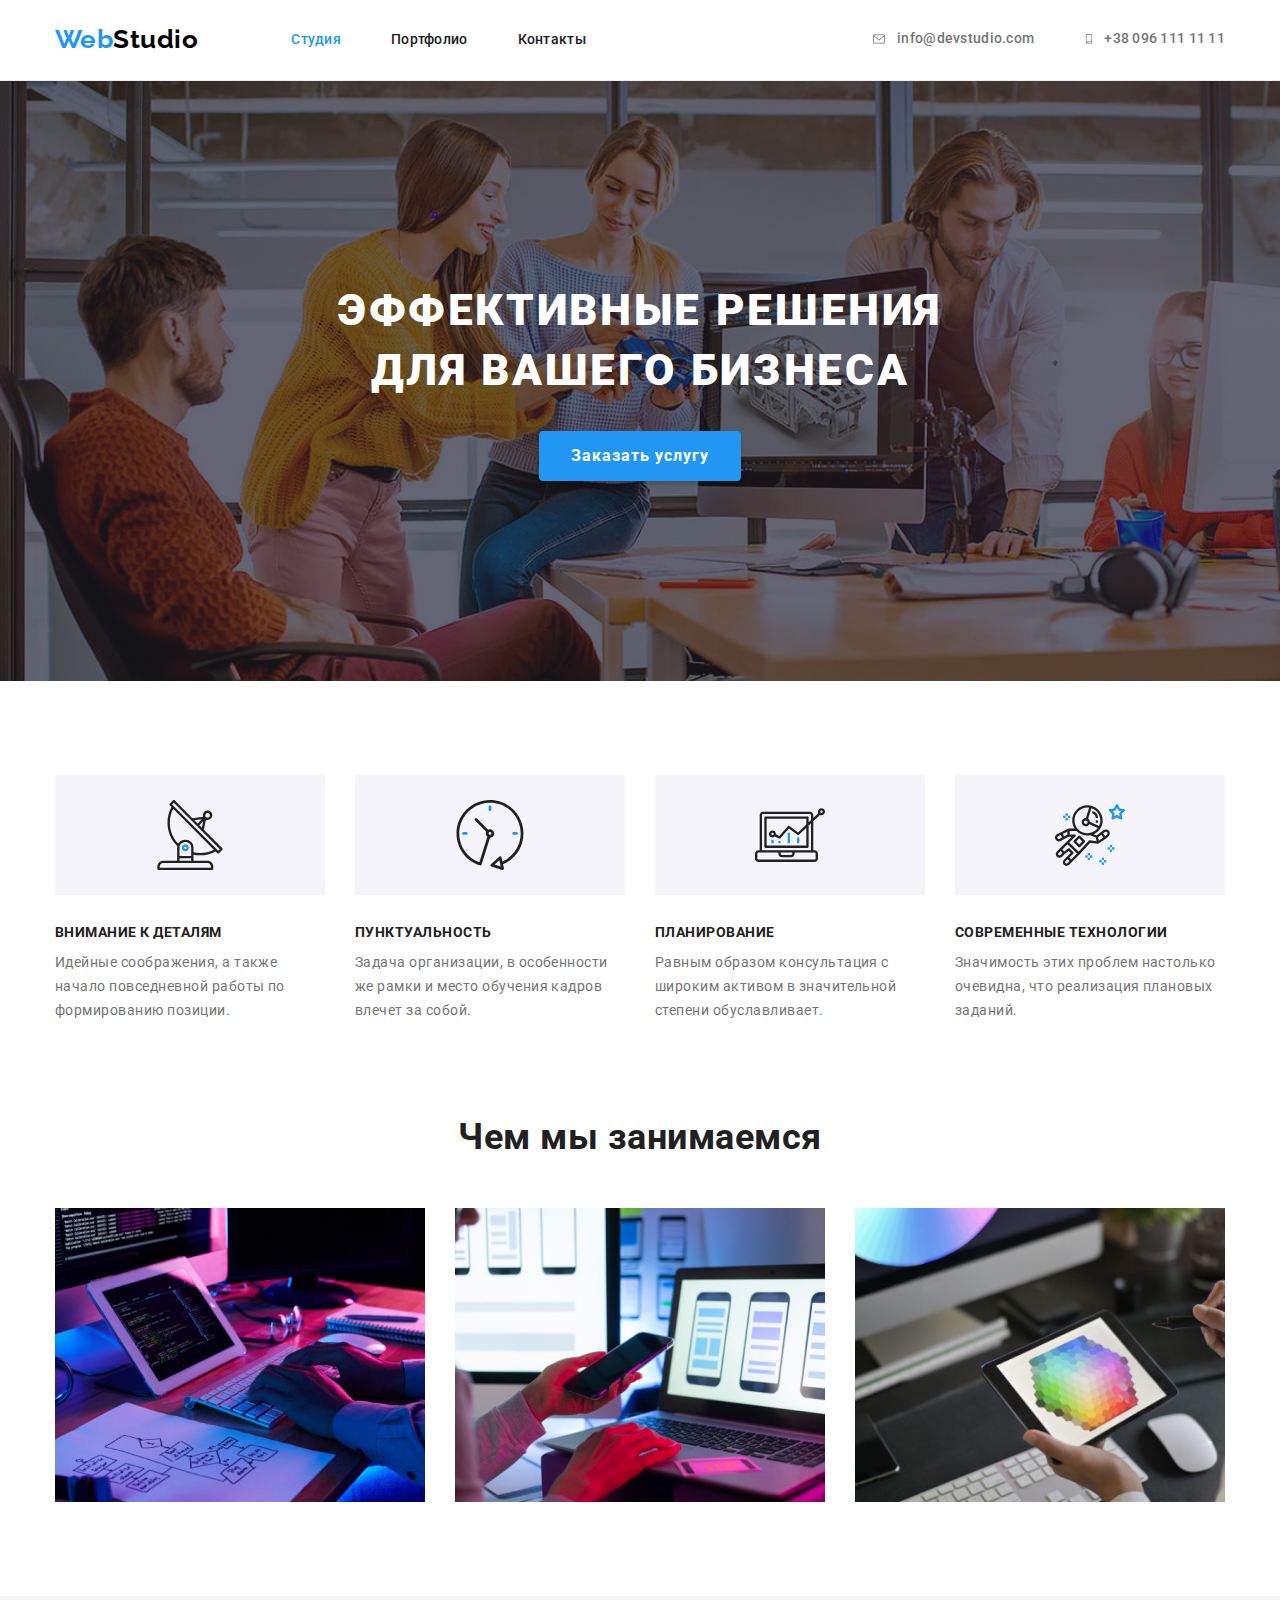
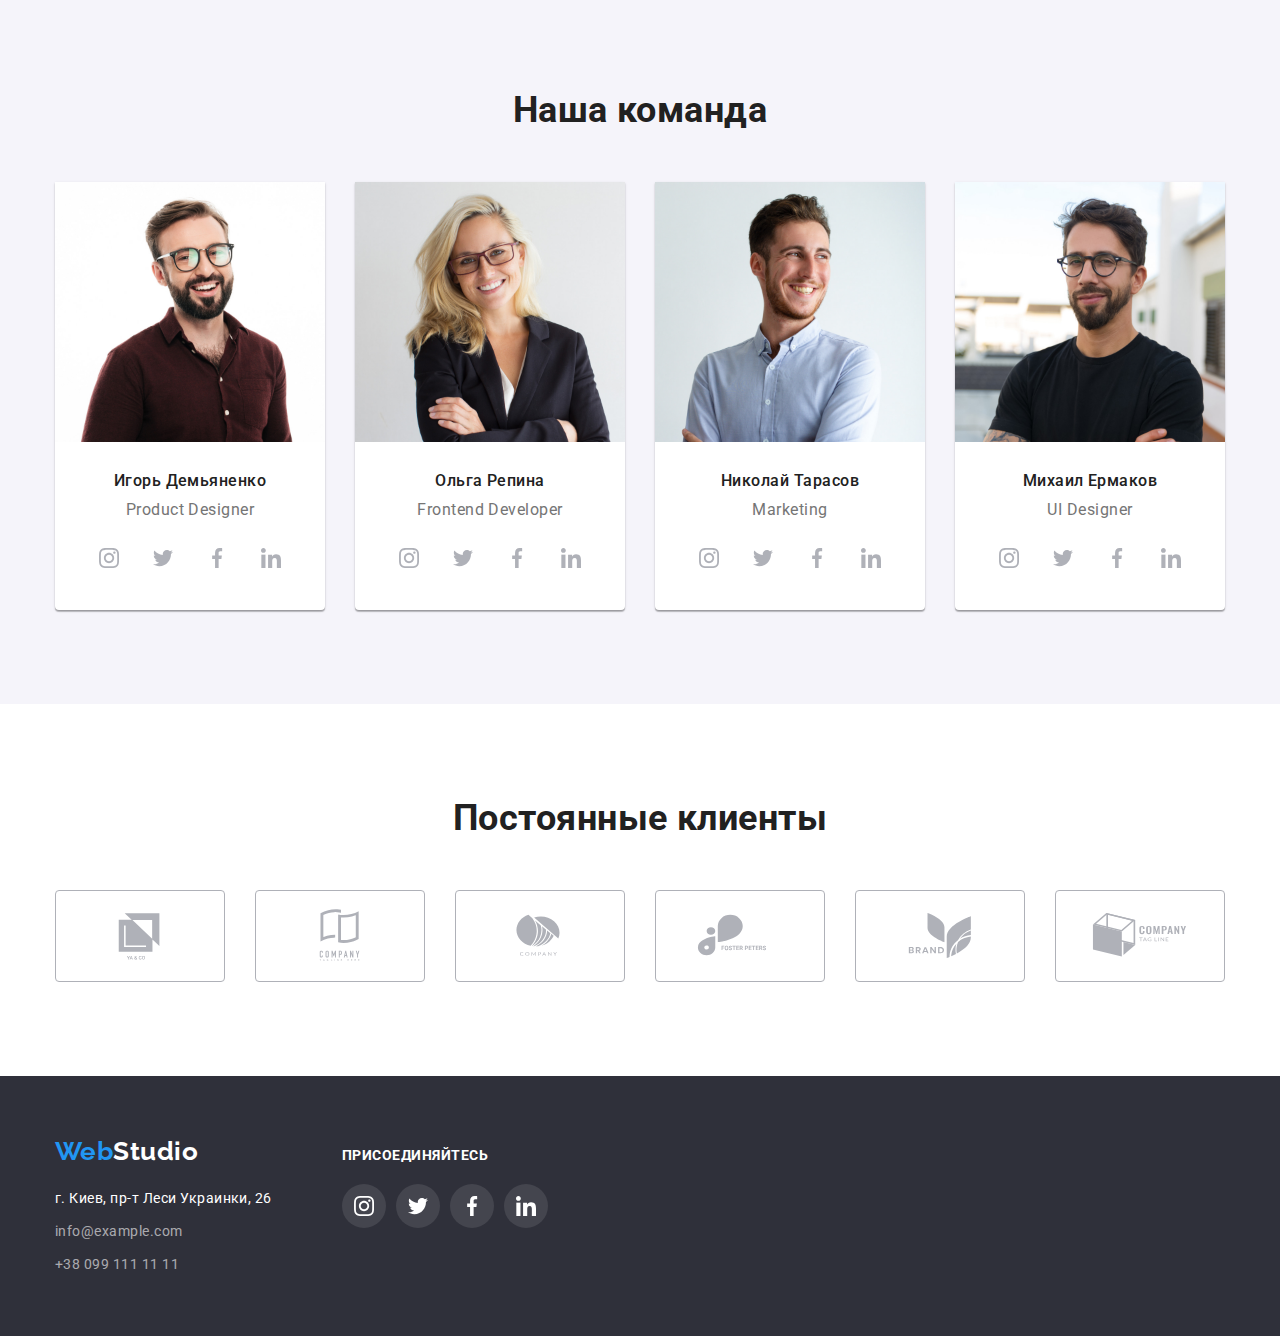
==== index.html @ 02fa5efd "Initial commit" ====
<!DOCTYPE html>
<html lang="ru">
<head>
    <meta charset="UTF-8">
    <meta http-equiv="X-UA-Compatible" content="IE=edge">
    <meta name="viewport" content="width=device-width, initial-scale=1.0">
    <title>Studio</title>
    <link rel="preconnect" href="https://fonts.googleapis.com">
    <link rel="preconnect" href="https://fonts.gstatic.com" crossorigin>
    <link href="https://fonts.googleapis.com/css2?family=Raleway:wght@700&family=Roboto:wght@400;500;700;900&display=swap"
        rel="stylesheet">
    <link rel="stylesheet" href="https://cdnjs.cloudflare.com/ajax/libs/modern-normalize/1.1.0/modern-normalize.min.css">
    <link rel="stylesheet" href="./css/styles.css">
</head>
<body>
    <!--Header-->
    <header class="page-header">
        <div class="container">
            <a href="" class="logo-link"> <span class="logo-page-web">Web</span><span class="logo-page-studio">Studio</span></a>
            <nav>
                <ul class="site-nav list">
                    <li class="item"> <a href="./index.html" class="link current">Студия</a></li>
                    <li class="item"> <a href="./portfolio.html" class="link">Портфолио </a></li>
                    <li class="item"> <a href="./contacts.html" class="link">Контакты</a></li>
                </ul>
            </nav>
            <ul class="contact-nav list">
                <li class="item">  <a href="mailto:info@devstudio.com" class="link envelope"> <svg class="mail-icon" width="16px" height="12px" >
                    <use href="./images/icons.svg#icon-envelope" ></use>
                </svg> info@devstudio.com</a></li>
                <li class="item"><a href="tel:+380961111111" class="link smartphone"> <svg class="smartphone-icon">
                    <use href="./images/icons.svg#icon-smartphone"></use>
                </svg> +38 096 111 11 11</a></li>
            </ul>
        </div>
        
    </header>
        <!--Main-->
        <main>
            <section class="section-hero-title">
                <div class="container hero">
                    <h1 class="hero-title">Эффективные решения для вашего бизнеса</h1>
        
                    <button type="button" class="hero button">Заказать услугу</button>
                </div>
          </section>
            <!--Наши преимущества-->
            <section class="section features" >
                <div class="container">
                
                <!--Скрытый заголовок-->
                <h2 class="visually-hidden">Наши преимущества</h2>
                <ul class="subtitle list">
                    <li class="features-item ">
                        <div  class="features-list">
                            <svg class="features-icon">
                                <use href="./images/icons.svg#icon-antenna" width="70px" height="70px"></use>
                            </svg>
                        </div>
                        <h3 class="features">Внимание к деталям</h3>
                        <p class="features-desc">Идейные соображения, а также начало повседневной работы по формированию позиции.</p>
                    </li>
                    <li class="features-item ">
                        <div class="features-list">
                            <svg class="features-icon">
                                <use href="./images/icons.svg#icon-clock" width="70px" height="70px"></use>
                            </svg>
                        </div>
                        <h3 class="features">Пунктуальность</h3>
                        <p class="features-desc">Задача организации, в особенности же рамки и место обучения кадров влечет за собой.</p>
                    </li>
                    <li class="features-item ">
                        <div class="features-list">
                            <svg class="features-icon">
                                <use href="./images/icons.svg#icon-diagram" width="70px" height="70px"></use>
                            </svg>
                        </div>
                        <h3 class="features">Планирование</h3>
                        <p class="features-desc">Равным образом консультация с широким активом в значительной степени обуславливает.</p>
                    </li>
                    <li class="features-item ">
                        <div class="features-list">
                            <svg class="features-icon">
                                <use href="./images/icons.svg#icon-astronaut" width="70px" height="70px"></use>
                            </svg>
                        </div>
                        <h3 class="features">Современные технологии</h3>
                        <p class="features-desc">Значимость этих проблем настолько очевидна, что реализация плановых заданий.</p>
                    </li>
                </ul>
                </div>
            </section>
            <!--Чем мы занимаемся-->
            <section class="section activity">
                <div  class="container activity">
                    <h2 class="title">Чем мы занимаемся</h2>
                    <ul class="list activity">
                        <li class="item-activity"><a href=""><img src="./images/box_1.jpg" alt="Клавиатура" width="370"> </a> </li>
                        <li class="item-activity"><a href=""><img src="./images/box_2.jpg" alt="Телефон+Монитор" width="370"></a></li>
                        <li class="item-activity"><a href=""><img src="./images/box_3.jpg" alt="Планшет" width="370"></a></li>
                    </ul>
                </div>
              </section>
            <!--Наша команда-->
            <section class="section team">
                <div class="container ">
                <h2 class="title">Наша команда</h2>
                <ul class="team-card list">
                    <li class="team-person"><img src="./images/Демьянинков.jpg" alt="Фото Демьяненко" width="270">
                        <div class="name-block">
                        <h3 class="name">Игорь Демьяненко</h3>
                        <p class="job">Product Designer</p>
                        <ul class="list team-follow">
                            <li class="social "><a href="" class="link"><svg class="social-icon"><use href="./images/icons.svg#icon-instagram"></use></svg> </a> </li>
                            <li class="social "><a href="" class="link"> <svg class="social-icon"><use href="./images/icons.svg#icon-twitter"></use>
                            </svg> </a></li>
                            <li class="social "><a href="" class="link"> <svg class="social-icon"><use href="./images/icons.svg#icon-facebook"></use>
                            </svg> </a></li>
                            <li class="social "><a href="" class="link"> <svg class="social-icon"><use href="./images/icons.svg#icon-linkedin"></use>
                            </svg> </a></li>
                        </ul>
                        </div>
                    </li>
                    <li class="team-person"><img src="./images/Репина.jpg" alt="Фото Репина" width="270">
                        <div class="name-block">
                        <h3 class="name">Ольга Репина</h3>
                        <p class="job">Frontend Developer</p>
                        <ul class="list team-follow">
                            <li class="social "><a href="" class="link"><svg class="social-icon">
                                        <use href="./images/icons.svg#icon-instagram"></use>
                                    </svg> </a> </li>
                            <li class="social "><a href="" class="link"> <svg class="social-icon">
                                        <use href="./images/icons.svg#icon-twitter"></use>
                                    </svg> </a></li>
                            <li class="social "><a href="" class="link"> <svg class="social-icon">
                                        <use href="./images/icons.svg#icon-facebook"></use>
                                    </svg> </a></li>
                            <li class="social "><a href="" class="link"> <svg class="social-icon">
                                        <use href="./images/icons.svg#icon-linkedin"></use>
                                    </svg> </a></li>
                        </ul>
                        
                        
                        </div>
                    </li>
                    <li class="team-person"><img src="./images/Тарасов.jpg" alt="Фото Тарасов" width="270">
                        <div class="name-block">
                        <h3 class="name">Николай Тарасов</h3>
                        <p class="job">Marketing</p>
                        <ul class="list team-follow">
                            <li class="social "><a href="" class="link"><svg class="social-icon">
                                        <use href="./images/icons.svg#icon-instagram"></use>
                                    </svg> </a> </li>
                            <li class="social "><a href="" class="link"> <svg class="social-icon">
                                        <use href="./images/icons.svg#icon-twitter"></use>
                                    </svg> </a></li>
                            <li class="social "><a href="" class="link"> <svg class="social-icon">
                                        <use href="./images/icons.svg#icon-facebook"></use>
                                    </svg> </a></li>
                            <li class="social "><a href="" class="link"> <svg class="social-icon">
                                        <use href="./images/icons.svg#icon-linkedin"></use>
                                    </svg> </a></li>
                        </ul>
                        
                        </div>
                    </li>
                    <li class="team-person"><img src="./images/Ермаков.jpg" alt="Фото Ермаков" width="270">
                        <div class="name-block">
                        <h3 class="name">Михаил Ермаков</h3>
                        <p class="job">UI Designer</p>
                        <ul class="list team-follow">
                            <li class="social "><a href="" class="link"><svg class="social-icon">
                                        <use href="./images/icons.svg#icon-instagram"></use>
                                    </svg> </a> </li>
                            <li class="social "><a href="" class="link"> <svg class="social-icon">
                                        <use href="./images/icons.svg#icon-twitter"></use>
                                    </svg> </a></li>
                            <li class="social "><a href="" class="link"> <svg class="social-icon">
                                        <use href="./images/icons.svg#icon-facebook"></use>
                                    </svg> </a></li>
                            <li class="social "><a href="" class="link"> <svg class="social-icon">
                                        <use href="./images/icons.svg#icon-linkedin"></use>
                                    </svg> </a></li>
                        </ul>
                        
                        
                        </div>
                    </li>
                </ul>
                </div>
            </section>
            <!--Постоянные клиенты-->     
               
            <section class="section">
                <div class="container">
                <h2 class="title">Постоянные клиенты</h2>
                <ul class="client list">
                    
                    <li class="client-item"> <a href="" class="link" > <svg width="106" height="60"  class="company-icon" >
                        <use href="./images/icons.svg#icon-company-1"></use>
                    </svg>
                </a></li>
                    <li class="client-item"> <a href="" class="link" > <svg width="106" height="60" class="company-icon">
                        <use href="./images/icons.svg#icon-company-2"></use></svg></a></li>
                    <li class="client-item"> <a href="" class="link" > <svg width="106" height="60" class="company-icon">
                        <use href="./images/icons.svg#icon-company-3"></use></svg></a></li>
                    <li class="client-item"> <a href="" class="link" > <svg width="106" height="60" class="company-icon">
                        <use href="./images/icons.svg#icon-company-4"></use></svg></a></li>
                    <li class="client-item"> <a href="" class="link" > <svg width="106" height="60" class="company-icon">
                        <use href="./images/icons.svg#icon-company-5"></use></svg></a></li>
                    <li class="client-item"> <a href="" class="link" > <svg width="106" height="60" class="company-icon">
                        <use href="./images/icons.svg#icon-company-6"></use></svg></a></li>
                </ul>
                </div>
            </section>
        </main>
        <!--Footer-->
        <footer class="footer-nav">
            <div class="container footer">
                <div>
                <a href="" class="logo-link"><span class="logo-page-web">Web</span><span
                        class="logo-page-studio-white">Studio</span></a>
                <address class="adress">г. Киев, пр-т Леси Украинки, 26 <br>
                    <a href="mailto:info@example.com" class="contact">info@example.com</a><br>
                    <a href="tel:+380991111111" class="contact">+38 099 111 11 11</a>
                </address>
                </div>
                <div class="block-follow">
                    <h3 class="follow">присоединяйтесь</h3>
                    <ul class="list follow-order">
                        <li class="social instagram">
                            <a href="" class="link "><svg class="icon-footer">
                                <use href="./images/icons.svg#icon-instagram"></use>
                            </svg></a>
                        </li>
                        <li class="social twitter">
                            <a href="" class="link ">
                                <svg class="icon-footer">
                                    <use href="./images/icons.svg#icon-twitter"></use>
                                </svg> </a>
                        </li>
                        <li class="social facebook">
                            <a href="" class="link "> 
                                <svg class="icon-footer">
                                    <use href="./images/icons.svg#icon-facebook"></use>
                                </svg>
                            </a>
                        </li>
                        <li class="social linkedin" >
                            <a href="" class="link "> 
                                <svg class="icon-footer">
                                    <use href="./images/icons.svg#icon-linkedin"></use>
                                </svg>
                            </a>
                        </li>
                    </ul>
                </div>
            </div>
           
        </footer>
        </body>
        
        </html>
---- css/styles.css ----
:root {
  --brand-blue-color: #2196f3;
  --brand-black-color: #212121;
  --brand-grey-color: #757575;
  --background-page: #ffffff;
  --brand-white-color: #ffffff;
  --background-button-grey: #f5f4fa;
  --background-darkgrey: #2f303a;
  --card-set-gap: 30px;
}
body {
  color: var(--brand-black-color);
  background-color: var(--background-page);
  font-family: Roboto, sans-serif;
  letter-spacing: 0.03em;
  margin: 0px;
}
.list {
  list-style: none;
  padding: 0;
  margin: 0;
}
.container {
  width: 1200px;
  padding-left: 15px;
  padding-right: 15px;
  margin-left: auto;
  margin-right: auto;
  /* outline: 2px solid tomato; */
}
.section {
  padding-top: 94px;
  padding-bottom: 94px;
}
img {
  display: block;
  max-width: 100%;
  height: auto;
}

/*Стили для index.html*/
/*Header*/
.page-header {
  border-bottom: 1px solid #ececec;
  /* background-color: thistle; */
}
.page-header > .container {
  display: flex;
  align-items: center;
  padding-top: 24px;
  padding-bottom: 25px;
}

.logo-link {
  text-decoration: none;
  
  margin-right: 93px;
}
.logo-page-web {
  color: var(--brand-blue-color);

  font-family: Raleway, sans-serif;
  font-style: normal;
  font-weight: bold;
  font-size: 26px;
  line-height: 1.19;
}
.logo-page-studio {
  color: #000000;

  font-family: Raleway, sans-serif;
  font-style: normal;
  font-weight: bold;
  font-size: 26px;
  line-height: 1.19;
}
.site-nav {
  display: flex;
}
.site-nav .item {
  margin-right: 50px;
}

.site-nav .item:last-child {
  margin-right: 0;
}
.site-nav .link {
  color: var(--brand-black-color);
  text-decoration: none;

  font-style: normal;
  font-weight: 500;
  font-size: 14px;
  line-height: 1.14;
  letter-spacing: 0.02em;
}
.site-nav .link.current {
  color: var(--brand-blue-color);
}
.site-nav .link:hover,
.site-nav .link:focus {
  color: var(--brand-blue-color);
}
.contact-nav {
  display: flex;
  margin-left: auto;
   
  
}
.contact-nav .item{
  
  align-items: center;
 
}
.contact-nav .item + .item {
  margin-left: 50px;
  
}

.contact-nav .link {
  display: flex;
  color: var(--brand-grey-color);
  text-decoration: none;

  font-style: normal;
  font-weight: 500;
  font-size: 14px;
  line-height: 1.14;
  letter-spacing: 0.02em;
  align-items: center;
  justify-content: center;
 
  
}
.contact-nav .link:hover .mail-icon,
.contact-nav .link:focus .mail-icon {
  fill: var(--brand-blue-color);
  cursor: pointer;
}
.contact-nav .link:hover,
.contact-nav .link:focus{
  color: var(--brand-blue-color);
}

.mail-icon{
 display: inline-block;
 
  fill: currentColor;
  width: 16px;
  height: 12px;
  margin-right: 10px;

    
}

.smartphone-icon{
  width: 10px;
  height: 12px;
  
  margin-right: 10px;
  fill: currentColor;
}

/* .contact-nav .link::before{
  display: inline-block;
  align-items: center;
  content: "";
 background-position: center;
 background-size: contain;
  margin-right: 10px; */
  
  
  /* background-color: #212121; */
  
/* } */
/* .contact-nav .link.envelope::before{
   height: 12px;
  width: 16px;
  background-image: url(../images/envelope.svg);
}
.contact-nav .link.smartphone::before{
   height: 16px;
  width: 10px;
  background-image: url(../images/smartphone.svg);
} */


/*main*/
.section-hero-title {
  /* background-color: var(--background-darkgrey); */
  background-image: linear-gradient( rgba(47, 48, 58, 0.4), rgba(47, 48, 58, 0.4)),
  url("../images/hero.jpg");
  height: 600px;
  max-width: 1600px;
  margin-right: auto;
  margin-left: auto;

  padding-top: 200px;
  padding-bottom: 200px;
}
.container.hero {
  text-align: center;
}
.hero-title {
  color: var(--brand-white-color);

  font-style: normal;
  font-weight: 900;
  font-size: 44px;
  line-height: 1.36;

  letter-spacing: 0.06em;
  text-transform: uppercase;

  width: 700px;
  margin-right: auto;
  margin-left: auto;
  margin-bottom: 30px;
  margin-top: 0px;
}

.button {
  all: unset;
  background-color: var(--brand-blue-color);
  color: var(--brand-white-color);
  box-shadow: 0px 4px 4px rgba(0, 0, 0, 0.15);
  border-radius: 4px;

  cursor: pointer;

  font-family: inherit;
  font-style: normal;
  font-weight: bold;
  font-size: 16px;
  line-height: 1.87;
  text-align: center;
  letter-spacing: 0.06em;

  display: inline-block;
  padding: 10px 32px;
}
.button:hover,
.button:focus {
  filter: drop-shadow(0px 4px 4px rgba(0, 0, 0, 0.25))
    drop-shadow(0px 4px 4px rgba(0, 0, 0, 0.25));
}

/* Наши преимущества */
.section.features {
  padding-bottom: 0;
  /*   
  background-color: yellow; */
}
/* Скрытый заголовок */
.visually-hidden {
  position: absolute;
  width: 1px;
  height: 1px;
  margin: -1px;
  border: 0;
  padding: 0;
  white-space: nowrap;
  clip-path: inset(100%);
  clip: rect(0 0 0 0);
  overflow: hidden;
}
.features-item {
  margin-right: 30px;
}
.features-item:last-child {
  margin-right: 0;
}
.features-list{
  display: flex;
  width: 270px;
  height: 120px;
background-color: var(--background-button-grey);
margin-bottom: 30px;
align-items: center;
justify-content: center;
}
.features-icon{
  width: 70px;
  height: 70px;
  
}

/* .features-item::before{
  content: "";
display: block;
height: 120px;
margin-bottom: 30px;
background-color:var(--background-button-grey);


}
.features-item.icon-antenna::before{

background-image: url(../images/icon-antenna.svg);
background-repeat: no-repeat;
background-position:center;
}
.features-item.icon-clock::before{

background-image: url(../images/icon-clock.svg);
background-repeat: no-repeat;
background-position:center;
}
.features-item.icon-diagram::before{

background-image: url(../images/icon-diagram.svg);
background-repeat: no-repeat;
background-position:center;
}
.features-item.icon-astronaut::before{

background-image: url(../images/icon-astronaut.svg);
background-repeat: no-repeat;
background-position:center;
} */
.subtitle .features {
  font-style: normal;
  font-size: 14px;
  line-height: 1.14;
  text-transform: uppercase;
  margin-bottom: 10px;
  margin-top: 0;
}
.subtitle .features-desc {
  color: var(--brand-grey-color);

  font-size: 14px;
  line-height: 1.71;
  margin-bottom: 0;
  margin-top: 0;
}
.subtitle.list {
  display: flex;
}
/* Чем мы занимаемся */
.item-activity {
  margin-right: 30px;
}
.item-activity:last-child {
  margin-right: 0;
}
.section.activity {
  /* background-color: rebeccapurple; */
  
}
.title {
  font-style: normal;
  font-size: 36px;
  line-height: 1.16;
  text-align: center;
  margin-top: 0;
  /* padding-top: 0; */
  margin-bottom: 50px;
}
.list.activity {
  display: flex;
}
/* Наша команда */
.section.team {
  background-color: var(--background-button-grey);
  
}
.team-person {
  background-color: var(--brand-white-color);
  box-shadow: 0px 1px 3px rgba(0, 0, 0, 0.12), 0px 1px 1px rgba(0, 0, 0, 0.14),
    0px 2px 1px rgba(0, 0, 0, 0.2);
  border-radius: 0px 0px 4px 4px;
  margin-right: 30px;
}
.team-person:last-child {
  margin-right: 0;
}
.name-block {
  padding-top: 30px;
  padding-bottom: 30px;
}
.team-card.list {
  display: flex;
}
/* .team-title {
  font-style: normal;
  font-size: 36px;
  line-height: 1.16;
  text-align: center;
  margin-top: 0;
  margin-bottom: 50px;
   */
/* } */
.team-person .name {
  font-style: normal;
  font-weight: 500;
  font-size: 16px;
  line-height: 1.18;
  text-align: center;
  margin-top: 0;
  margin-bottom: 10px;
}
.team-person .job {
  color: var(--brand-grey-color);

  font-style: normal;
  font-size: 16px;
  line-height: 1.18;
  text-align: center;
  margin-top: 0;
  margin-bottom: 16px;
}
.team-follow{
  display: flex;
  margin-right: 32px;
  margin-left: 32px;
}



.team-follow .link{
 display: flex;
  justify-content: center;
  align-items: center;
  width: 44px;
  height: 44px;
}
.team-follow .social{
margin-right: 10px;
}
.team-follow .social:last-child{
margin-right: 0;
}
.social-icon{
display: inline-block;
  width: 20px;
  height: 20px;
  fill: #AFB1B8;}

.team-follow .link:hover .social-icon,
.team-follow .link:focus .social-icon{
fill: var(--background-page);
}
.team-follow .link:hover,
.team-follow .link:focus{
  background-color: var(--brand-blue-color);
  border-radius: 50%;
}

/* .team-follow .social::before{
  
  background-color: #2196f3;
}
.social.instagram-team::before{
  background-image: url(../images/instagram.svg);
}
.social.twitter-team::before{
  background-image: url(../images/twitter.svg);
}
.social.facebook-team::before{
  background-image: url(../images/facebook.svg);
}
.social.linkedin-team::before{
  background-image: url(../images/linkedin.svg);
} */

/* Постоянные клиенты */
.client.list{
  display: flex;
  margin: 0;
 
}
.client-item >.link{
  display: flex;
  width: 100%;
  height: 100%;
  border: 1px solid #AFB1B8;
  border-radius: 4px;
  align-items: center;
  justify-content: center;
  
  
}
.client-item{
  display: inline-block;
  
  width: 170px;
  height: 92px;
  margin-right: 30px;
   
}
.client-item:last-child{
  margin-right: 0;
}
.company-icon{
  
  width: 106px;
  height: 60px;
  fill: #AFB1B8;
 
  
}
.client-item >.link:hover .company-icon,
.client-item >.link:focus .company-icon{
  fill: var(--brand-blue-color);
}
.client-item >.link:hover,
.client-item >.link:focus{
  border: 1px solid var(--brand-blue-color);
}


/*footer*/
.footer-nav {
  padding-top: 60px;
  padding-bottom: 60px;
  background-color: var(--background-darkgrey);
  
}

.container.footer{
  display: flex;
}
.adress {
  color: var(--brand-white-color);

  font-style: normal;
  font-weight: normal;
  font-size: 14px;
  line-height: 1.71;
  
}
.footer-nav .contact {
  color: rgba(255, 255, 255, 0.6);
  text-decoration: none;

  font-style: normal;
  font-weight: normal;
  font-size: 14px;
  line-height: 1.71;
  display: inline-block;
  padding-top: 9px;
}
.footer-nav .contact:focus,
.footer-nav .contact:hover {
  color: var(--brand-blue-color);
}
.logo-page-studio-white {
  color: var(--brand-white-color);

  font-family: Raleway, sans-serif;
  font-style: normal;
  font-weight: bold;
  font-size: 26px;
  line-height: 1.19;
}

.footer-nav .logo-link {
  display: inline-block;

  padding-bottom: 20px;
  margin-right: 0;
}
.block-follow{
  margin-left: 70px;
  padding-top: 12px;
  padding-bottom: 40px;
}
.follow{
font-style: normal;
font-size: 14px;
line-height: 1.14;

  margin-top: 0;
  margin-bottom: 20px;
  color: var(--brand-white-color);
  text-transform: uppercase;
}
.follow-order{
  display: flex;
  margin-top: 0;
}
.follow-order .social{
margin-right: 10px;
}
.follow-order .social:last-child{
  margin-right: 0;
}

.social .link{
 
  display: flex;
  background-color:  rgba(255, 255, 255, 0.1);
  border-radius: 50%;
  justify-content: center;
  align-items: center;
  width: 44px;
  height: 44px;
}

/* .social::before{
  display: block;
  content: "";
  width: 44px;
  height: 44px;
  border-radius: 50%;
  background-position: center;
  background-repeat: no-repeat;
  background-size: 20px 20px;
    
} */

.icon-footer{
  display: inline-block;
  width: 20px;
  height: 20px;
  fill: var(--background-page);
}
.follow-order > .social .link:hover,
.follow-order > .social .link:focus{
  background-color: var(--brand-blue-color);
  border-radius: 50%;
  width: 44px;
  height: 44px;
  cursor: pointer;
}
/* .social.instagram::before{
  background-image: url(../images/instagram.svg);
  background-color: rgba(255, 255, 255, 0.1);
}
.social.twitter::before{
  background-image: url(../images/twitter.svg);
   background-color: rgba(255, 255, 255, 0.1);
}
.social.facebook::before{
  background-image: url(../images/facebook.svg);
   background-color: rgba(255, 255, 255, 0.1);
}
.social.linkedin::before{
  background-image: url(../images/linkedin.svg);
   background-color: rgba(255, 255, 255, 0.1);
} */


/*portfolio.html*/

.project-filter {
  margin-bottom: 50px;

  display: flex;
  justify-content: center;
}
.projects {
  /* background-color: rgb(160, 194, 194); */
 
}
.project-button {
  
  margin-right: 8px;
}
.project-button:last-child {
  margin-right: 0;
}

.button-filter {
  all: unset;
  color: inherit;
  background-color: var(--background-button-grey);
  border-radius: 4px;
  font-family: inherit;

  font-style: normal;
  font-weight: 500;
  font-size: 16px;
  line-height: 1.62;
  text-align: center;

  padding: 6px 22px;
}
.button-filter:hover,
.button-filter:focus {
  color: var(--brand-white-color);
  background-color: var(--brand-blue-color);
  cursor: pointer;
  box-shadow: 0px 3px 1px rgba(0, 0, 0, 0.1), 0px 1px 2px rgba(0, 0, 0, 0.08),
    0px 2px 2px rgba(0, 0, 0, 0.12);
  border-radius: 4px;
}
.project-list .link {
  text-decoration: none;
}
.project-list {
  display: flex;
  flex-wrap: wrap;
  margin-left: calc(-1 * var(--card-set-gap));
  margin-top: calc(-1 * var(--card-set-gap));
}
.project-item {
  background-color: var(--brand-white-color);
  border: 1px solid #eeeeee;
  box-sizing: border-box;
  margin-top: var(--card-set-gap);
  margin-left: var(--card-set-gap);
  flex-basis: calc((100% - 90px) / 3);
}
.project-item:hover{
  box-shadow: 0px 1px 1px rgba(0, 0, 0, 0.12), 0px 4px 4px rgba(0, 0, 0, 0.06), 1px 4px 6px rgba(0, 0, 0, 0.16);
}

.project-name {
  color: var(--brand-black-color);
  font-style: normal;
  font-weight: bold;
  font-size: 18px;
  line-height: 2;
  letter-spacing: 0.06em;
  margin-top: 0;
  margin-bottom: 4px;
  
}
.project-desc {
  color: var(--brand-grey-color);
  font-style: normal;
  font-weight: normal;
  font-size: 16px;
  line-height: 1.87;
  margin:0;
}
.project-block{
  padding: 20px 24px;
}
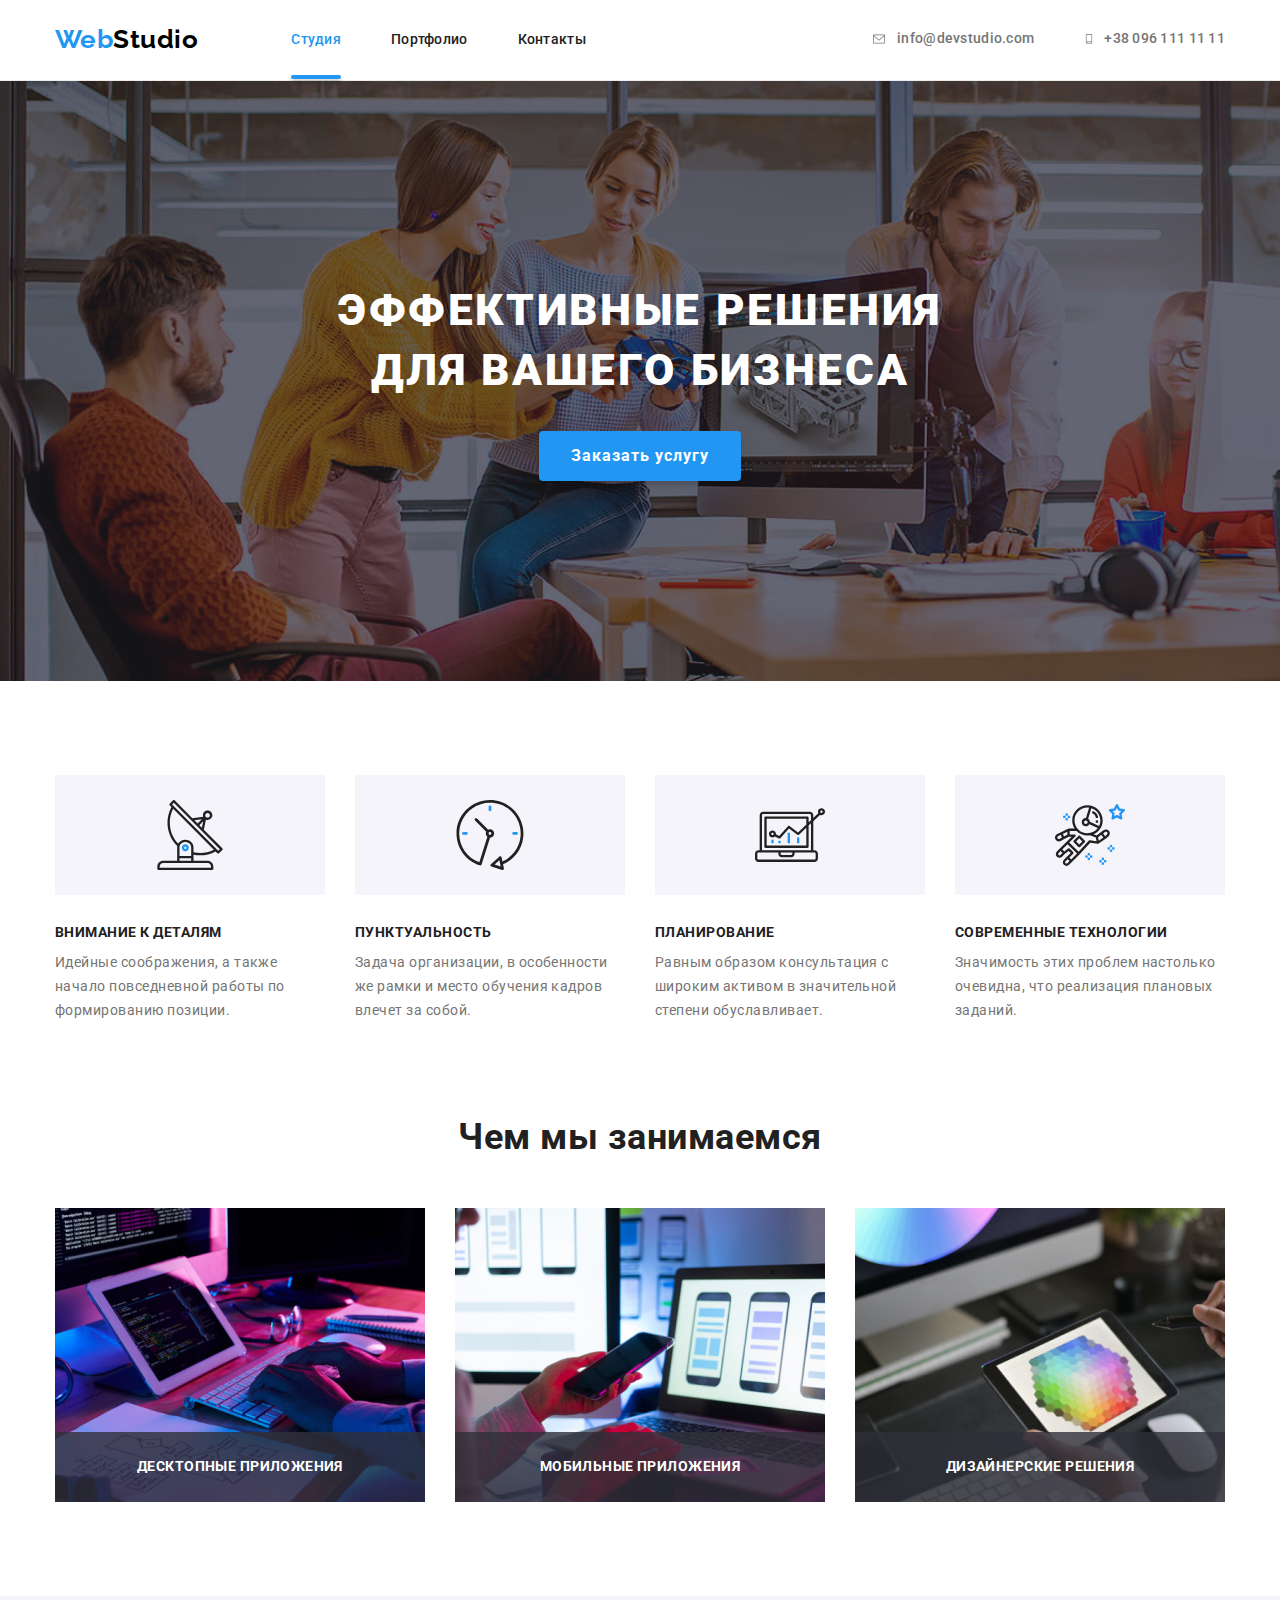
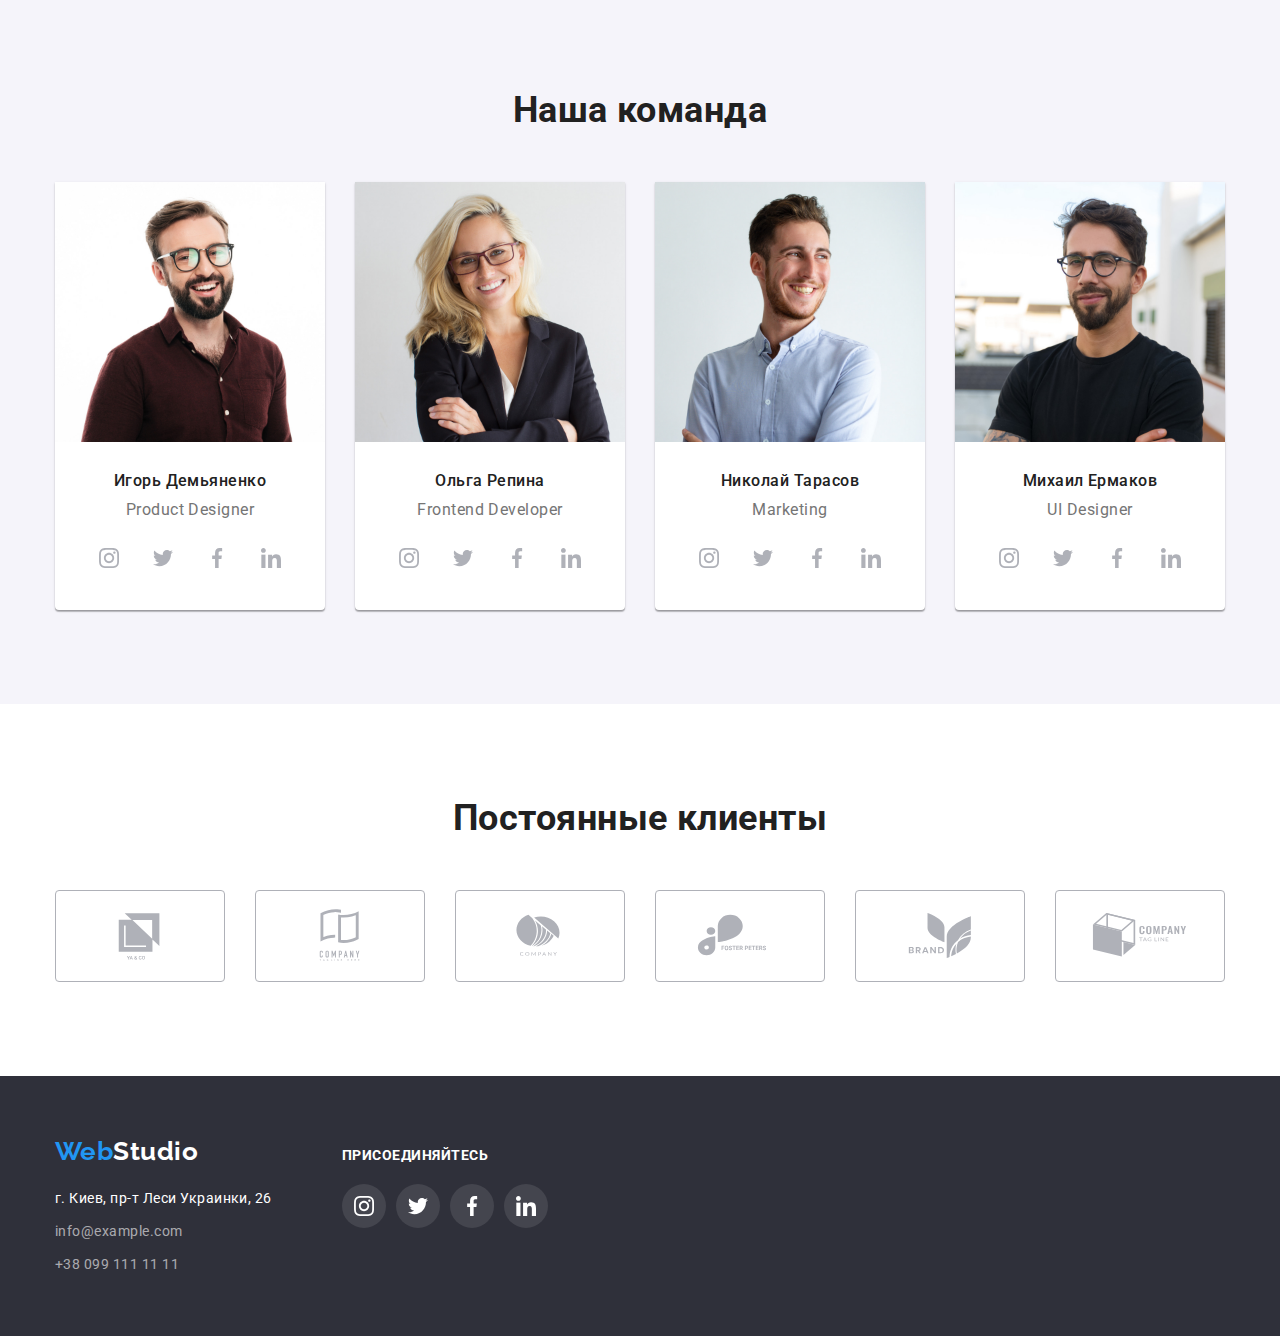
==== commit 6813cd5e: "Добавляет переходы и модальное окно" ====
--- a/index.html
+++ b/index.html
@@ -41,7 +41,7 @@
                 <div class="container hero">
                     <h1 class="hero-title">Эффективные решения для вашего бизнеса</h1>
         
-                    <button type="button" class="hero button">Заказать услугу</button>
+                    <button type="button" class="hero button" data-modal-open>Заказать услугу</button>
                 </div>
           </section>
             <!--Наши преимущества-->
@@ -95,9 +95,12 @@
                 <div  class="container activity">
                     <h2 class="title">Чем мы занимаемся</h2>
                     <ul class="list activity">
-                        <li class="item-activity"><a href=""><img src="./images/box_1.jpg" alt="Клавиатура" width="370"> </a> </li>
-                        <li class="item-activity"><a href=""><img src="./images/box_2.jpg" alt="Телефон+Монитор" width="370"></a></li>
-                        <li class="item-activity"><a href=""><img src="./images/box_3.jpg" alt="Планшет" width="370"></a></li>
+                        <li class="item-activity"><a href=""><img src="./images/box_1.jpg" alt="Клавиатура" width="370">
+                        <p class="desc-activity">Десктопные приложения</p> </a> </li>
+                        <li class="item-activity"><a href=""><img src="./images/box_2.jpg" alt="Телефон+Монитор" width="370">
+                        <p class="desc-activity">Мобильные приложения</p></a></li>
+                        <li class="item-activity"><a href=""><img src="./images/box_3.jpg" alt="Планшет" width="370">
+                        <p class="desc-activity">Дизайнерские решения</p></a></li>
                     </ul>
                 </div>
               </section>
@@ -258,6 +261,13 @@
             </div>
            
         </footer>
+        <!--Модальное окно-->
+        <div class="backdrop is-hidden" data-modal>
+            <div class="modal-wrapper">
+                <button class="modal-button" type="button" data-modal-close> <img src="./images/button.svg" alt="close" width="11" class="close"></button>
+            </div>
+        </div>
+        <script src="./js/modal.js"></script>
         </body>
         
         </html>
--- a/css/styles.css
+++ b/css/styles.css
@@ -7,6 +7,7 @@
   --background-button-grey: #f5f4fa;
   --background-darkgrey: #2f303a;
   --card-set-gap: 30px;
+  --animation: 250ms cubic-bezier(0.4, 0, 0.2, 1);
 }
 body {
   color: var(--brand-black-color);
@@ -93,9 +94,28 @@
   font-size: 14px;
   line-height: 1.14;
   letter-spacing: 0.02em;
+  position: relative;
+  padding-top: 32px;
+  padding-bottom: 32px;
+
+  transition: color var(--animation) ;
 }
 .site-nav .link.current {
   color: var(--brand-blue-color);
+}
+.link.current::after{
+  content: "";
+  display: block;
+  width: 100%;
+  height: 4px;
+  background-color: var(--brand-blue-color);
+box-shadow: 0px 4px 4px rgba(0, 0, 0, 0.25);
+border-radius: 2px;
+
+  position: absolute;
+  bottom: 0;
+  left: 0;
+  
 }
 .site-nav .link:hover,
 .site-nav .link:focus {
@@ -129,7 +149,7 @@
   letter-spacing: 0.02em;
   align-items: center;
   justify-content: center;
- 
+ transition: color var(--animation);
   
 }
 .contact-nav .link:hover .mail-icon,
@@ -149,13 +169,14 @@
   width: 16px;
   height: 12px;
   margin-right: 10px;
+  transition: fill var(--animation), cursor var(--animation);
 
     
 }
 
 .smartphone-icon{
   width: 10px;
-  height: 12px;
+  height: 16px;
   
   margin-right: 10px;
   fill: currentColor;
@@ -238,11 +259,64 @@
 
   display: inline-block;
   padding: 10px 32px;
+
+  transition: filter var(--animation);
 }
 .button:hover,
 .button:focus {
   filter: drop-shadow(0px 4px 4px rgba(0, 0, 0, 0.25))
     drop-shadow(0px 4px 4px rgba(0, 0, 0, 0.25));
+}
+/* Маодальное окно*/
+.backdrop {
+  position: fixed;
+  top: 0;
+  left: 50%;
+  transform: translateX(-50%);
+  width: 100vw;
+  height: 100vh;
+  background-color: rgba(0, 0, 0, 0.2);
+  opacity: 1;
+  visibility: visible;
+  pointer-events: initial;
+  transition: opacity var(--animation), visibility var(--animation);
+  
+}
+.backdrop.is-hidden{
+opacity: 0;
+visibility: hidden;
+pointer-events: none;
+}
+.modal-wrapper{
+  position: absolute;
+  width: 528px;
+  height: 581px;
+  background-color: var(--background-page);
+  box-shadow: 0px 1px 3px rgba(0, 0, 0, 0.12),
+  0px 1px 1px rgba(0, 0, 0, 0.14),
+  0px 2px 1px rgba(0, 0, 0, 0.2);
+  border-radius: 4px;
+  top: 50%;
+  left: 50%;
+  transform: translate(-50%, -50%);
+}
+.modal-button{
+  position: absolute;
+  top: 8px;
+  right: 8px;
+  width: 30px;
+  height: 30px;
+  border: 1px solid rgba(0, 0, 0, 0.1);
+  border-radius: 50%;
+  cursor: pointer;
+  
+  background-color: var(--background-page);
+   
+}
+.close{
+  display: inline-block;
+  text-align: center;
+  
 }
 
 /* Наши преимущества */
@@ -340,6 +414,8 @@
 /* Чем мы занимаемся */
 .item-activity {
   margin-right: 30px;
+  position: relative;
+  
 }
 .item-activity:last-child {
   margin-right: 0;
@@ -359,6 +435,27 @@
 }
 .list.activity {
   display: flex;
+}
+
+.desc-activity{
+position: absolute;
+left: 0;
+bottom: 0;
+display: flex;
+justify-content: center;
+align-items: center;
+width: 100%;
+height: 70px;
+margin-bottom: 0;
+background-color: rgba(47, 48, 58, 0.8);
+
+font-weight: 700;
+font-size: 14px;
+line-height: 1.14;
+text-align: center;
+letter-spacing: 0.03em;
+text-transform: uppercase;
+color: var(--background-page);
 }
 /* Наша команда */
 .section.team {
@@ -424,6 +521,7 @@
   align-items: center;
   width: 44px;
   height: 44px;
+  transition: background-color var(--animation), border-radius var(--animation);
 }
 .team-follow .social{
 margin-right: 10px;
@@ -435,7 +533,8 @@
 display: inline-block;
   width: 20px;
   height: 20px;
-  fill: #AFB1B8;}
+  fill: #AFB1B8;
+transition: fill var(--animation);}
 
 .team-follow .link:hover .social-icon,
 .team-follow .link:focus .social-icon{
@@ -478,7 +577,7 @@
   border-radius: 4px;
   align-items: center;
   justify-content: center;
-  
+  transition: border var(--animation);
   
 }
 .client-item{
@@ -497,6 +596,7 @@
   width: 106px;
   height: 60px;
   fill: #AFB1B8;
+  transition: fill var(--animation);
  
   
 }
@@ -540,6 +640,7 @@
   line-height: 1.71;
   display: inline-block;
   padding-top: 9px;
+  transition: color var(--animation);
 }
 .footer-nav .contact:focus,
 .footer-nav .contact:hover {
@@ -596,6 +697,7 @@
   align-items: center;
   width: 44px;
   height: 44px;
+  transition: background-color var(--animation), cursor var(--animation);
 }
 
 /* .social::before{
@@ -619,9 +721,7 @@
 .follow-order > .social .link:hover,
 .follow-order > .social .link:focus{
   background-color: var(--brand-blue-color);
-  border-radius: 50%;
-  width: 44px;
-  height: 44px;
+ 
   cursor: pointer;
 }
 /* .social.instagram::before{
@@ -640,6 +740,10 @@
   background-image: url(../images/linkedin.svg);
    background-color: rgba(255, 255, 255, 0.1);
 } */
+
+
+
+
 
 
 /*portfolio.html*/
@@ -676,6 +780,8 @@
   text-align: center;
 
   padding: 6px 22px;
+
+  transition: color var(--animation), background-color var(--animation), box-shadow var(--animation);
 }
 .button-filter:hover,
 .button-filter:focus {
@@ -684,7 +790,7 @@
   cursor: pointer;
   box-shadow: 0px 3px 1px rgba(0, 0, 0, 0.1), 0px 1px 2px rgba(0, 0, 0, 0.08),
     0px 2px 2px rgba(0, 0, 0, 0.12);
-  border-radius: 4px;
+  
 }
 .project-list .link {
   text-decoration: none;
@@ -702,9 +808,16 @@
   margin-top: var(--card-set-gap);
   margin-left: var(--card-set-gap);
   flex-basis: calc((100% - 90px) / 3);
-}
-.project-item:hover{
+  transition: box-shadow var(--animation);
+}
+.project-item:hover,
+.project-item:focus{
   box-shadow: 0px 1px 1px rgba(0, 0, 0, 0.12), 0px 4px 4px rgba(0, 0, 0, 0.06), 1px 4px 6px rgba(0, 0, 0, 0.16);
+  
+}
+.project-item:hover .project-text,
+.project-item:focus .project-text{
+transform: translateY(0);
 }
 
 .project-name {
@@ -730,3 +843,29 @@
   padding: 20px 24px;
 }
 
+.project-img{
+  position: relative;
+  overflow: hidden;
+}
+.project-text{
+  position: absolute;
+  left: 0;
+  bottom: 0;
+  width: 100%;
+  height: 100%;
+  background-color: var(--brand-blue-color);
+display: flex;
+justify-content: center;
+align-items: center;
+padding: 63px 24px;
+margin-bottom: 0;
+
+color: var(--background-page);
+font-weight: 400;
+font-size: 18px;
+line-height: 1.56;
+letter-spacing: 0.03em;
+transform: translateY(100%);
+transition: transform var(--animation);
+
+}
